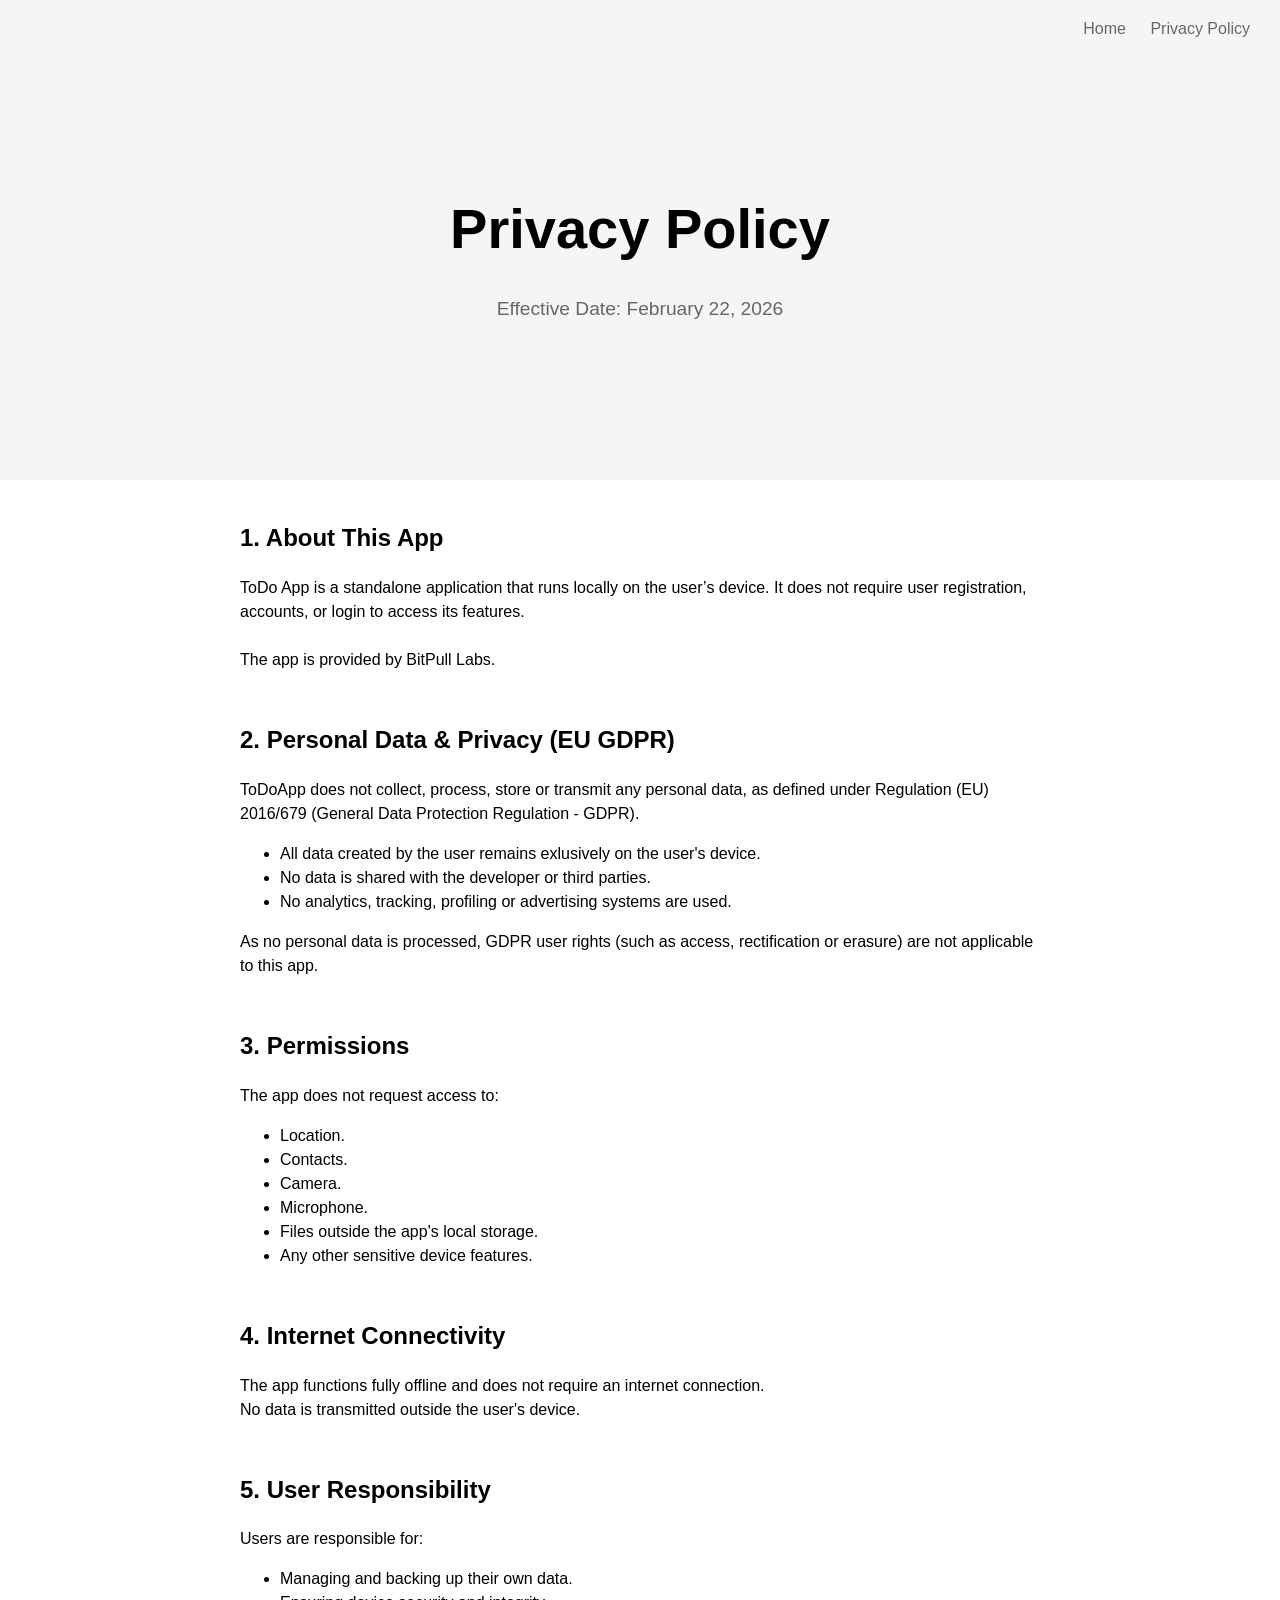
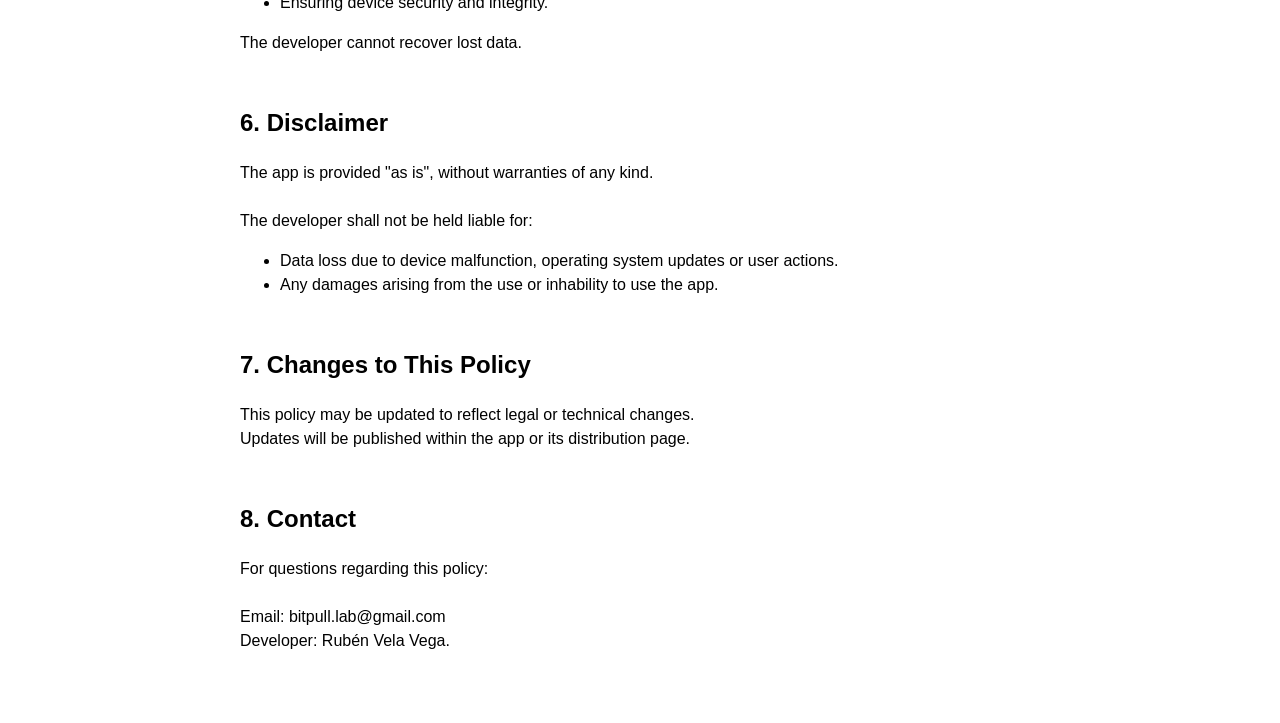
==== privacy-policy.html @ 5f1f5538 "First commit" ====
<!DOCTYPE html>
<html lang="en">

<!-- Head: Basic Setup -->

<head>
    <meta charset="UTF-8" />
    <meta name="viewport" content="width=device-width, initial-scale=1.0" />
    <title>ToDo - Privacy Policy</title>

    <!-- STYLES: Layout & Design -->
    <style>
        /* Global Style for entire page */
        body {
            font-family: sans-serif;
            text-align: center;
            margin: 0;

        }

        /* Navigation Section Style */
        nav {
            background-color: #f5f5f5;
            padding: 20px;
            text-align: right;
        }

        /* Navigation Link Style */
        nav a {
            margin: 10px;
            color: #686868;
            text-decoration: none;
        }

        /* Header Section Style */
        header {
            background-color: #f5f5f5;
            padding: 100px;
        }

        header h1 {
            font-size: 3.5rem;
        }

        header h2 {
            font-size: 1.2rem;
            font-weight: 400;
            color: #666;
            margin-bottom: 60px;
        }

        header a {
            background-color: #2a2a2a;
            color: #ffffff;
            padding: 16px;
            text-decoration: none;
            border-radius: 12px;
        }

        /* Main Content Style */
        main {
            padding: 20px;
            text-align: left;
            max-width: 800px;
            margin: auto;
            line-height: 1.5;
        }

        main section {
            margin-bottom: 50px;
        }
    </style>

</head>

<!-- Body: The Content -->

<body>
    <nav>
        <!-- Nave Links -->
        <a href="index.html">Home</a>
        <a href="privacy-policy.html">Privacy Policy</a>
    </nav>

    <!-- Header Section -->
    <header>
        <!-- Heading -->
        <h1>Privacy Policy</h1>
        <!-- Subheading -->
        <h2>Effective Date: February 22, 2026</h2>
    </header>

    <!-- Main Content Section -->
    <main>
        <!-- Section 1: Introduction -->
        <section>
            <h2>1. About This App</h2>
            <p>ToDo App is a standalone application that runs locally on the user’s device.
                It does not require user registration, accounts, or login to access its features.
                <br>
                <br>The app is provided by BitPull Labs.
            </p>
        </section>

        <!-- Section 2: Personal Data & Privacy -->
        <section>
            <h2>2. Personal Data & Privacy (EU GDPR)</h2>
            <p>ToDoApp does not collect, process, store or transmit any personal data, as defined under Regulation (EU)
                2016/679 (General Data Protection Regulation - GDPR).</p>
            <ul>
                <li>
                    <!-- Account Information -->
                    All data created by the user remains exlusively on the user's device.
                </li>
                <li>
                    No data is shared with the developer or third parties.
                </li>
                <li>
                    No analytics, tracking, profiling or advertising systems are used.
                </li>
            </ul>
            <p>As no personal data is processed, GDPR user rights (such as access, rectification or erasure) are not
                applicable to this app.</p>
        </section>

        <!-- Section 3: Permissions -->
        <h2>3. Permissions</h2>
        <section>
            <p>
                The app does not request access to:
            </p>
            <ul>
                <li>
                    Location.
                </li>
                <li>
                    Contacts.
                </li>
                <li>
                    Camera.
                </li>
                <li>
                    Microphone.
                </li>
                <li>
                    Files outside the app's local storage.
                </li>
                <li>
                    Any other sensitive device features.
                </li>
            </ul>
        </section>


        <!-- Section 4: Internet Connectivity -->
        <section>
            <h2>4. Internet Connectivity</h2>
            <p>The app functions fully offline and does not require an internet connection. <br>No data is transmitted
                outside the user's device.
            </p>
        </section>

        <!-- Section 5: User Responsibility -->
        <section>
            <h2>5. User Responsibility</h2>
            <p>Users are responsible for:</p>
            <ul>
                <li>
                    Managing and backing up their own data.
                </li>
                <li>
                    Ensuring device security and integrity.
                </li>
            </ul>
            <p>The developer cannot recover lost data.</p>
        </section>

        <!-- Section 6: Disclaimer -->
        <section>
            <h2>6. Disclaimer</h2>
            <p>The app is provided "as is", without warranties of any kind.
                <br>
                <br>The developer shall not be held liable for:
            </p>
            <ul>
                <li>Data loss due to device malfunction, operating system updates or user actions.</li>
                <li>Any damages arising from the use or inhability to use the app.</li>
            </ul>
        </section>

        <!-- Section 7: Changes to This Policy -->
        <section>
            <h2>7. Changes to This Policy</h2>
            <p>This policy may be updated to reflect legal or technical changes.<br>Updates will be published within the
                app or its distribution page.</p>
        </section>

        <!-- Section 8: Contact -->
        <section>
            <h2>8. Contact</h2>
            <p>For questions regarding this policy:
                <br>
                <br>Email: bitpull.lab@gmail.com
                <br>Developer: Rubén Vela Vega.
            </p>
        </section>

    </main>

</body>

</html>
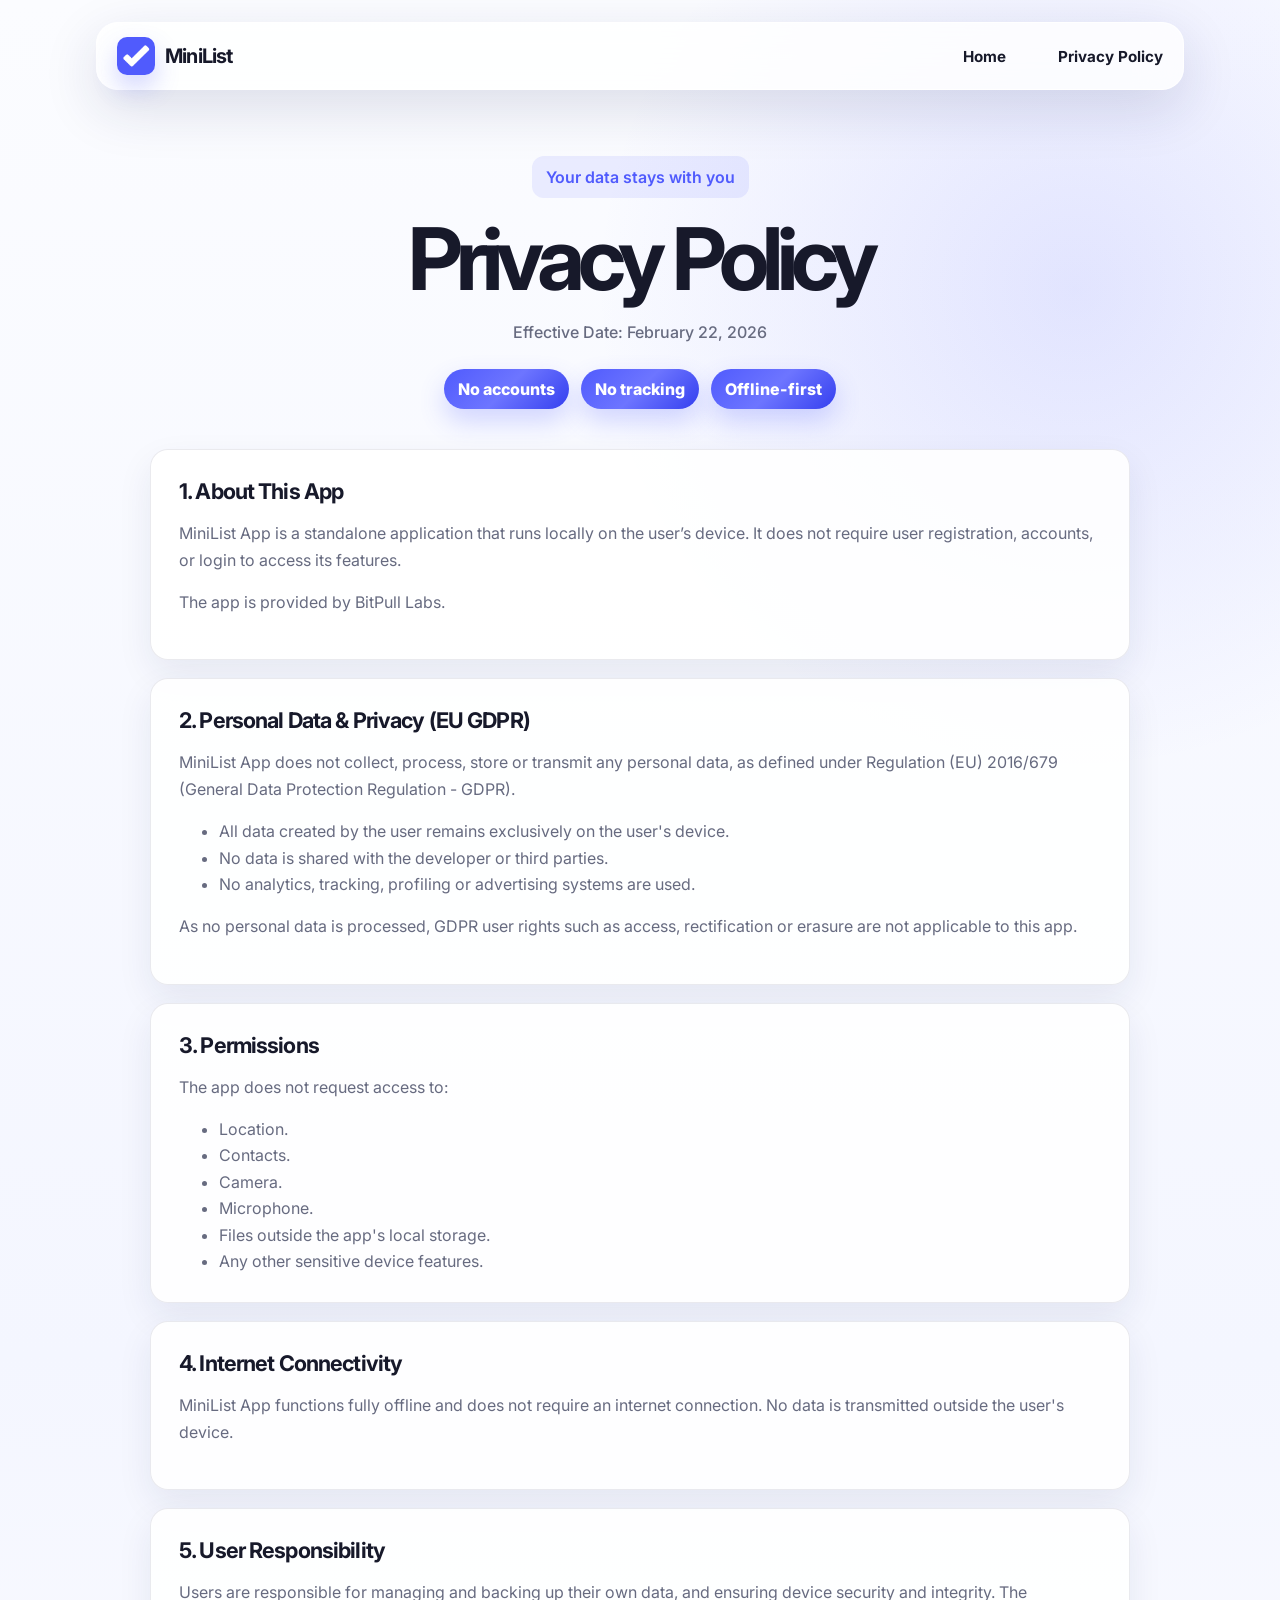
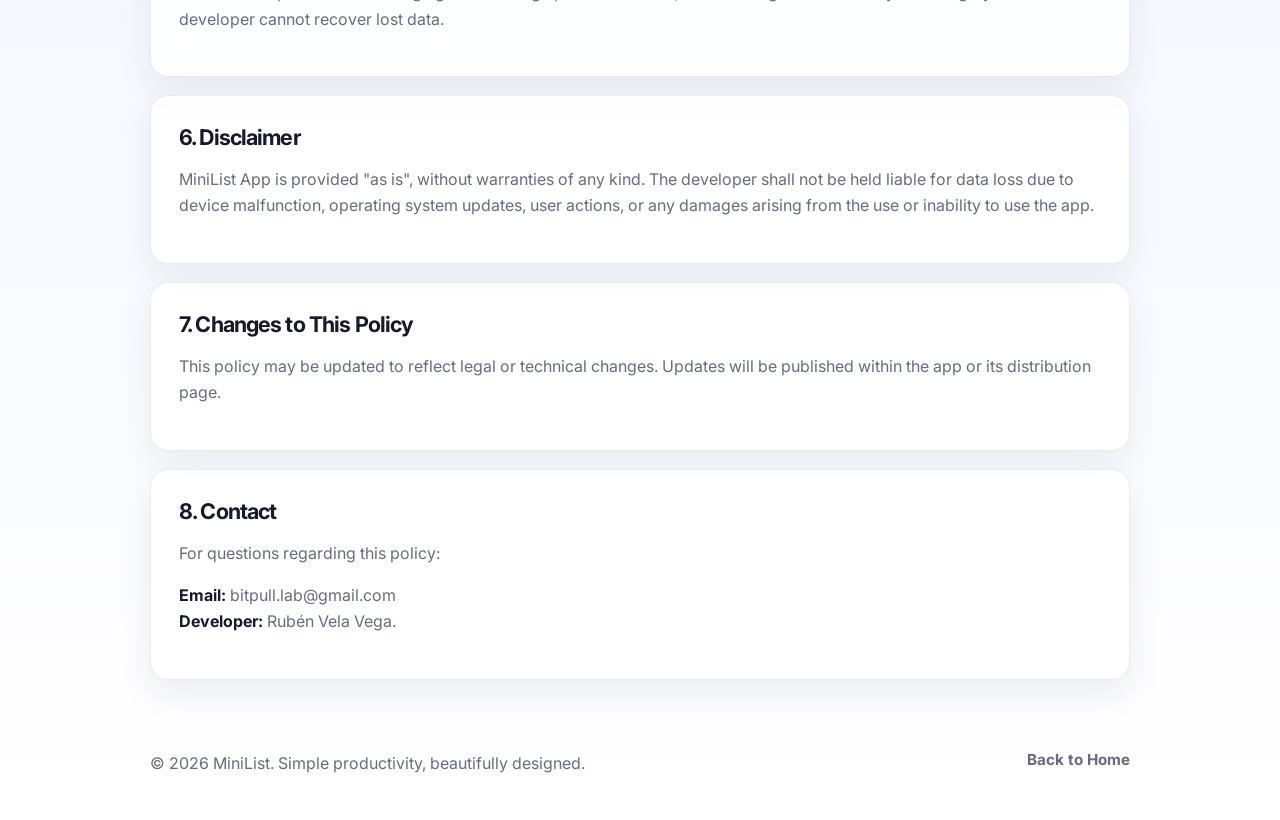
==== commit ddac88be: "Cleaner folder structure" ====
--- a/privacy-policy.html
+++ b/privacy-policy.html
@@ -1,212 +1,103 @@
 <!DOCTYPE html>
 <html lang="en">
-
-<!-- Head: Basic Setup -->
 
 <head>
     <meta charset="UTF-8" />
     <meta name="viewport" content="width=device-width, initial-scale=1.0" />
-    <title>ToDo - Privacy Policy</title>
-
-    <!-- STYLES: Layout & Design -->
-    <style>
-        /* Global Style for entire page */
-        body {
-            font-family: sans-serif;
-            text-align: center;
-            margin: 0;
-
-        }
-
-        /* Navigation Section Style */
-        nav {
-            background-color: #f5f5f5;
-            padding: 20px;
-            text-align: right;
-        }
-
-        /* Navigation Link Style */
-        nav a {
-            margin: 10px;
-            color: #686868;
-            text-decoration: none;
-        }
-
-        /* Header Section Style */
-        header {
-            background-color: #f5f5f5;
-            padding: 100px;
-        }
-
-        header h1 {
-            font-size: 3.5rem;
-        }
-
-        header h2 {
-            font-size: 1.2rem;
-            font-weight: 400;
-            color: #666;
-            margin-bottom: 60px;
-        }
-
-        header a {
-            background-color: #2a2a2a;
-            color: #ffffff;
-            padding: 16px;
-            text-decoration: none;
-            border-radius: 12px;
-        }
-
-        /* Main Content Style */
-        main {
-            padding: 20px;
-            text-align: left;
-            max-width: 800px;
-            margin: auto;
-            line-height: 1.5;
-        }
-
-        main section {
-            margin-bottom: 50px;
-        }
-    </style>
-
+    <meta name="description" content="MiniList Privacy Policy. MiniList works offline, without accounts, tracking, analytics or cloud dependency." />
+    <title>MiniList — Privacy Policy</title>
+    <link rel="icon" href="icon.png" type="image/png">
+    <link rel="preconnect" href="https://fonts.googleapis.com">
+    <link rel="preconnect" href="https://fonts.gstatic.com" crossorigin>
+    <link href="https://fonts.googleapis.com/css2?family=Inter:wght@400;500;600;700;800;900&display=swap" rel="stylesheet">
+    <link rel="stylesheet" href="privacy-styles.css">
 </head>
 
-<!-- Body: The Content -->
-
 <body>
-    <nav>
-        <!-- Nave Links -->
-        <a href="index.html">Home</a>
-        <a href="privacy-policy.html">Privacy Policy</a>
+    <nav class="navbar" aria-label="Privacy navigation">
+        <a class="brand" href="../index.html" aria-label="MiniList home">
+            <img src="../icon.png" alt="MiniList app icon" class="brand-icon">
+            <span>MiniList</span>
+        </a>
+        <div class="nav-links">
+            <a href="../index.html">Home</a>
+            <a href="privacy-policy.html">Privacy Policy</a>
+        </div>
     </nav>
 
-    <!-- Header Section -->
-    <header>
-        <!-- Heading -->
+    <header class="privacy-hero">
+        <p class="eyebrow">Your data stays with you</p>
         <h1>Privacy Policy</h1>
-        <!-- Subheading -->
-        <h2>Effective Date: February 22, 2026</h2>
+        <p class="hero-subtitle">Effective Date: February 22, 2026</p>
+        <div class="trust-row">
+            <span>No accounts</span>
+            <span>No tracking</span>
+            <span>Offline-first</span>
+        </div>
     </header>
 
-    <!-- Main Content Section -->
-    <main>
-        <!-- Section 1: Introduction -->
+    <main class="policy-content">
         <section>
             <h2>1. About This App</h2>
-            <p>ToDo App is a standalone application that runs locally on the user’s device.
-                It does not require user registration, accounts, or login to access its features.
-                <br>
-                <br>The app is provided by BitPull Labs.
-            </p>
+            <p>MiniList App is a standalone application that runs locally on the user’s device. It does not require user registration, accounts, or login to access its features.</p>
+            <p>The app is provided by BitPull Labs.</p>
         </section>
 
-        <!-- Section 2: Personal Data & Privacy -->
         <section>
             <h2>2. Personal Data & Privacy (EU GDPR)</h2>
-            <p>ToDoApp does not collect, process, store or transmit any personal data, as defined under Regulation (EU)
-                2016/679 (General Data Protection Regulation - GDPR).</p>
+            <p>MiniList App does not collect, process, store or transmit any personal data, as defined under Regulation (EU) 2016/679 (General Data Protection Regulation - GDPR).</p>
             <ul>
-                <li>
-                    <!-- Account Information -->
-                    All data created by the user remains exlusively on the user's device.
-                </li>
-                <li>
-                    No data is shared with the developer or third parties.
-                </li>
-                <li>
-                    No analytics, tracking, profiling or advertising systems are used.
-                </li>
+                <li>All data created by the user remains exclusively on the user's device.</li>
+                <li>No data is shared with the developer or third parties.</li>
+                <li>No analytics, tracking, profiling or advertising systems are used.</li>
             </ul>
-            <p>As no personal data is processed, GDPR user rights (such as access, rectification or erasure) are not
-                applicable to this app.</p>
+            <p>As no personal data is processed, GDPR user rights such as access, rectification or erasure are not applicable to this app.</p>
         </section>
 
-        <!-- Section 3: Permissions -->
-        <h2>3. Permissions</h2>
         <section>
-            <p>
-                The app does not request access to:
-            </p>
+            <h2>3. Permissions</h2>
+            <p>The app does not request access to:</p>
             <ul>
-                <li>
-                    Location.
-                </li>
-                <li>
-                    Contacts.
-                </li>
-                <li>
-                    Camera.
-                </li>
-                <li>
-                    Microphone.
-                </li>
-                <li>
-                    Files outside the app's local storage.
-                </li>
-                <li>
-                    Any other sensitive device features.
-                </li>
+                <li>Location.</li>
+                <li>Contacts.</li>
+                <li>Camera.</li>
+                <li>Microphone.</li>
+                <li>Files outside the app's local storage.</li>
+                <li>Any other sensitive device features.</li>
             </ul>
         </section>
 
-
-        <!-- Section 4: Internet Connectivity -->
         <section>
             <h2>4. Internet Connectivity</h2>
-            <p>The app functions fully offline and does not require an internet connection. <br>No data is transmitted
-                outside the user's device.
-            </p>
+            <p>MiniList App functions fully offline and does not require an internet connection. No data is transmitted outside the user's device.</p>
         </section>
 
-        <!-- Section 5: User Responsibility -->
         <section>
             <h2>5. User Responsibility</h2>
-            <p>Users are responsible for:</p>
-            <ul>
-                <li>
-                    Managing and backing up their own data.
-                </li>
-                <li>
-                    Ensuring device security and integrity.
-                </li>
-            </ul>
-            <p>The developer cannot recover lost data.</p>
+            <p>Users are responsible for managing and backing up their own data, and ensuring device security and integrity. The developer cannot recover lost data.</p>
         </section>
 
-        <!-- Section 6: Disclaimer -->
         <section>
             <h2>6. Disclaimer</h2>
-            <p>The app is provided "as is", without warranties of any kind.
-                <br>
-                <br>The developer shall not be held liable for:
-            </p>
-            <ul>
-                <li>Data loss due to device malfunction, operating system updates or user actions.</li>
-                <li>Any damages arising from the use or inhability to use the app.</li>
-            </ul>
+            <p>MiniList App is provided "as is", without warranties of any kind. The developer shall not be held liable for data loss due to device malfunction, operating system updates, user actions, or any damages arising from the use or inability to use the app.</p>
         </section>
 
-        <!-- Section 7: Changes to This Policy -->
         <section>
             <h2>7. Changes to This Policy</h2>
-            <p>This policy may be updated to reflect legal or technical changes.<br>Updates will be published within the
-                app or its distribution page.</p>
+            <p>This policy may be updated to reflect legal or technical changes. Updates will be published within the app or its distribution page.</p>
         </section>
 
-        <!-- Section 8: Contact -->
         <section>
             <h2>8. Contact</h2>
-            <p>For questions regarding this policy:
-                <br>
-                <br>Email: bitpull.lab@gmail.com
-                <br>Developer: Rubén Vela Vega.
-            </p>
+            <p>For questions regarding this policy:</p>
+            <p><strong>Email:</strong> bitpull.lab@gmail.com<br><strong>Developer:</strong> Rubén Vela Vega.</p>
         </section>
-
     </main>
 
+    <footer>
+        <p>© 2026 MiniList. Simple productivity, beautifully designed.</p>
+        <a href="../index.html">Back to Home</a>
+    </footer>
 </body>
 
-</html>+</html>
--- a/privacy-styles.css
+++ b/privacy-styles.css
@@ -0,0 +1,2 @@
+:root{--violet:#505bfd;--violet-2:#6d75ff;--violet-3:#3540ef;--ink:#17192a;--muted:#676b80;--line:rgba(24,27,70,.09);--shadow:0 24px 70px rgba(30,36,92,.12)}
+*{box-sizing:border-box}html{scroll-behavior:smooth}body{margin:0;font-family:Inter,system-ui,-apple-system,Segoe UI,sans-serif;color:var(--ink);background:radial-gradient(circle at 84% 12%,rgba(80,91,253,.14),transparent 30rem),linear-gradient(180deg,#fbfcff 0%,#f4f6ff 56%,#fff);padding-top:112px}a{color:inherit}.privacy-hero,.policy-content,footer{width:min(980px,calc(100% - 48px));margin:0 auto}.navbar{position:fixed;top:22px;left:50%;transform:translateX(-50%);width:min(1088px,calc(100% - 48px));z-index:1000;display:flex;align-items:center;justify-content:space-between;gap:24px;padding:14px 20px;border:1px solid rgba(255,255,255,.78);border-radius:22px;background:rgba(255,255,255,.78);box-shadow:0 18px 55px rgba(30,36,92,.14);backdrop-filter:blur(22px);-webkit-backdrop-filter:blur(22px)}.brand{display:flex;align-items:center;gap:10px;text-decoration:none;font-weight:700;font-size:1.25rem;letter-spacing:-.04em}.brand-icon{width:38px;height:38px;border-radius:10px;box-shadow:0 12px 24px rgba(80,91,253,.25)}.nav-links{display:flex;gap:52px;align-items:center;margin-left:auto}.nav-links a,footer a{text-decoration:none;font-weight:700;font-size:.95rem}.nav-links a:hover,footer a:hover{color:var(--violet)}.privacy-hero{padding:44px 0 40px;text-align:center}.eyebrow{display:inline-flex;margin:0 0 18px;padding:8px 14px;color:var(--violet);font-weight:600;background:rgba(80,91,253,.10);border-radius:12px}h1{margin:0 0 14px;font-size:clamp(3rem,7vw,5.4rem);line-height:1;letter-spacing:-.075em}h2{margin:0 0 14px;font-size:1.35rem;letter-spacing:-.04em}.hero-subtitle{color:var(--muted);font-weight:500}.trust-row{display:flex;justify-content:center;flex-wrap:wrap;gap:12px;margin-top:24px}.trust-row span{padding:10px 14px;border-radius:999px;color:#fff;font-weight:800;background:linear-gradient(135deg,var(--violet),var(--violet-2),var(--violet-3));box-shadow:0 12px 26px rgba(80,91,253,.24)}.policy-content{display:grid;gap:18px;padding-bottom:42px}.policy-content section{padding:28px;border:1px solid var(--line);border-radius:18px;background:rgba(255,255,255,.88);box-shadow:0 14px 35px rgba(30,36,92,.08)}p,li{color:var(--muted);line-height:1.65}ul{margin-bottom:0}strong{color:var(--ink)}footer{display:flex;justify-content:space-between;gap:20px;padding:28px 0 44px;color:var(--muted)}footer p{margin:0}@media(max-width:680px){body{padding-top:132px}.privacy-hero,.policy-content,footer{width:min(100% - 24px,980px)}.navbar{top:12px;width:calc(100% - 24px);border-radius:20px;gap:10px;padding:12px 14px;flex-wrap:wrap;justify-content:center}.brand{font-size:1.05rem;margin-right:auto}.brand-icon{width:34px;height:34px}.nav-links{display:flex;width:100%;justify-content:space-between;gap:8px;margin-left:0;padding-top:8px;border-top:1px solid rgba(24,27,70,.08)}.nav-links a{font-size:.88rem;padding:8px 10px;border-radius:999px;background:rgba(80,91,253,.08);color:var(--ink)}.nav-links a:hover{background:rgba(80,91,253,.14);color:var(--violet)}.privacy-hero{padding-top:38px}footer{flex-direction:column;text-align:center}}
